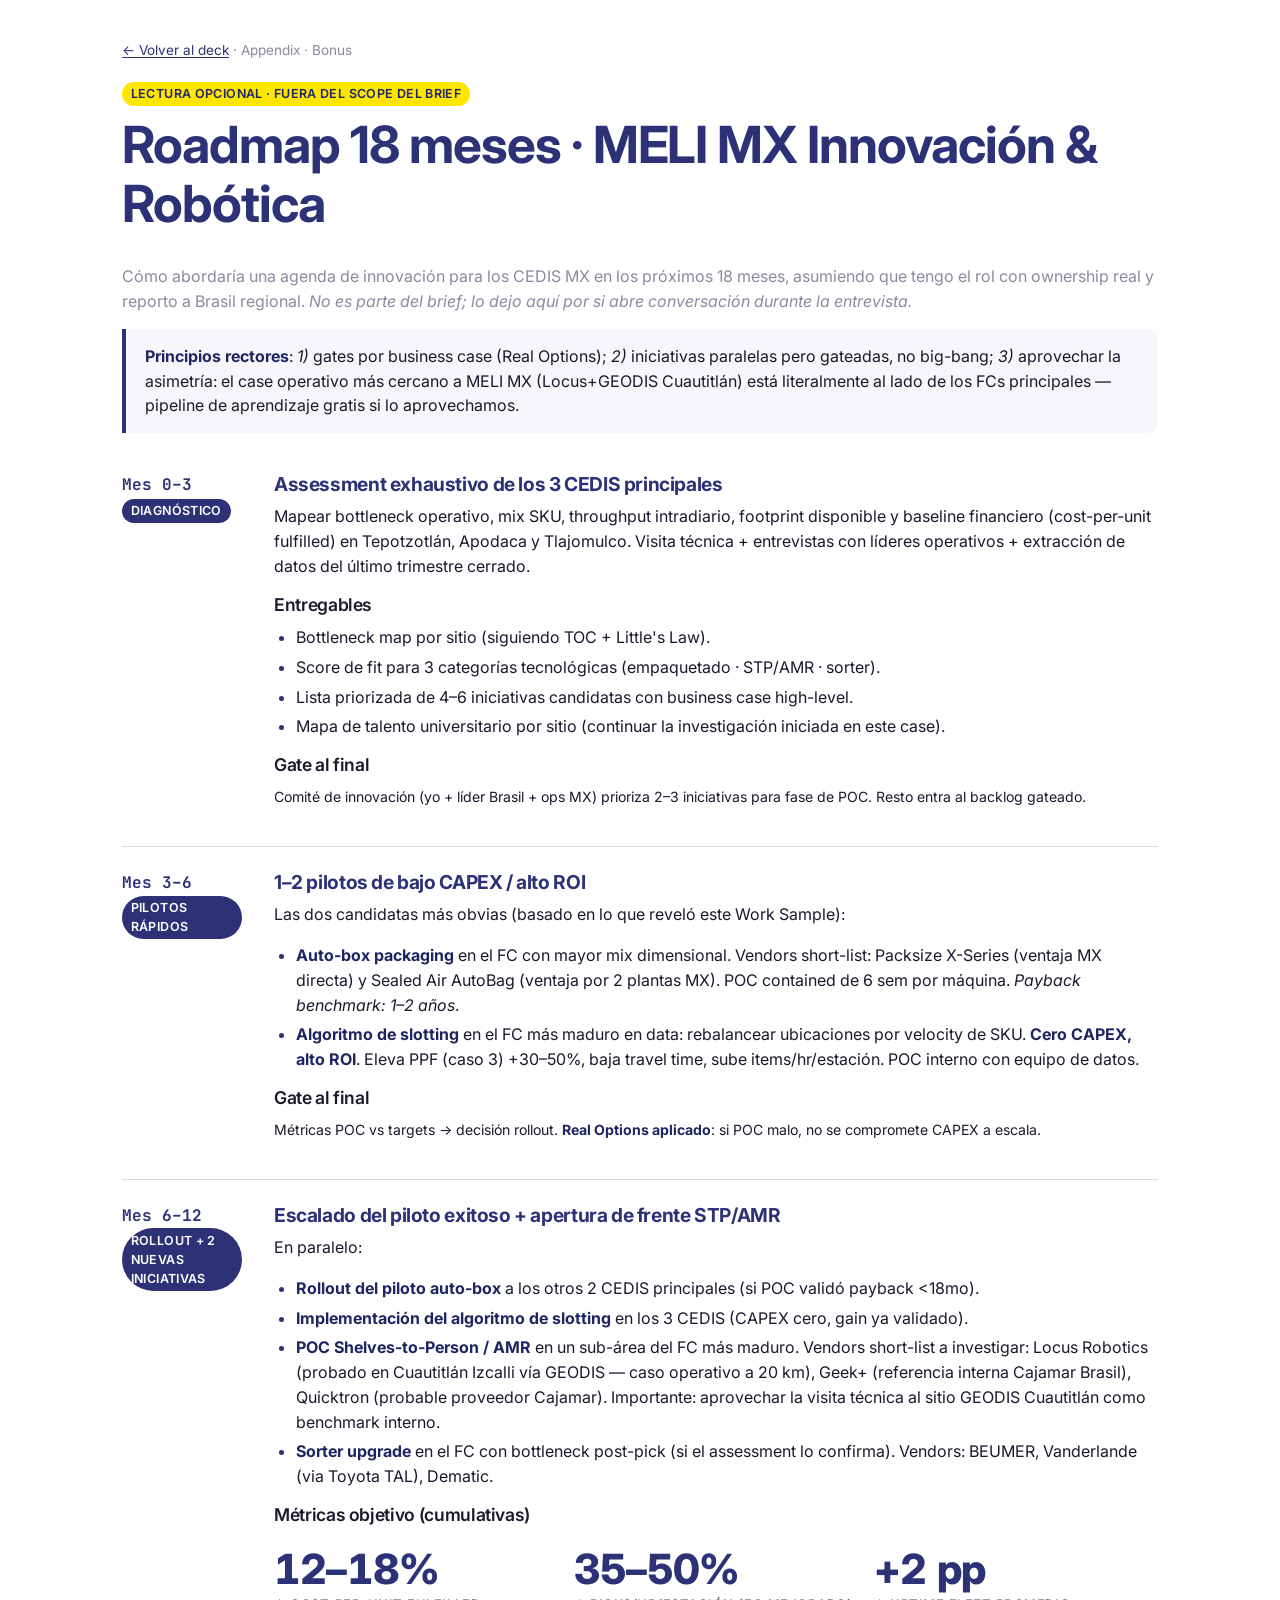
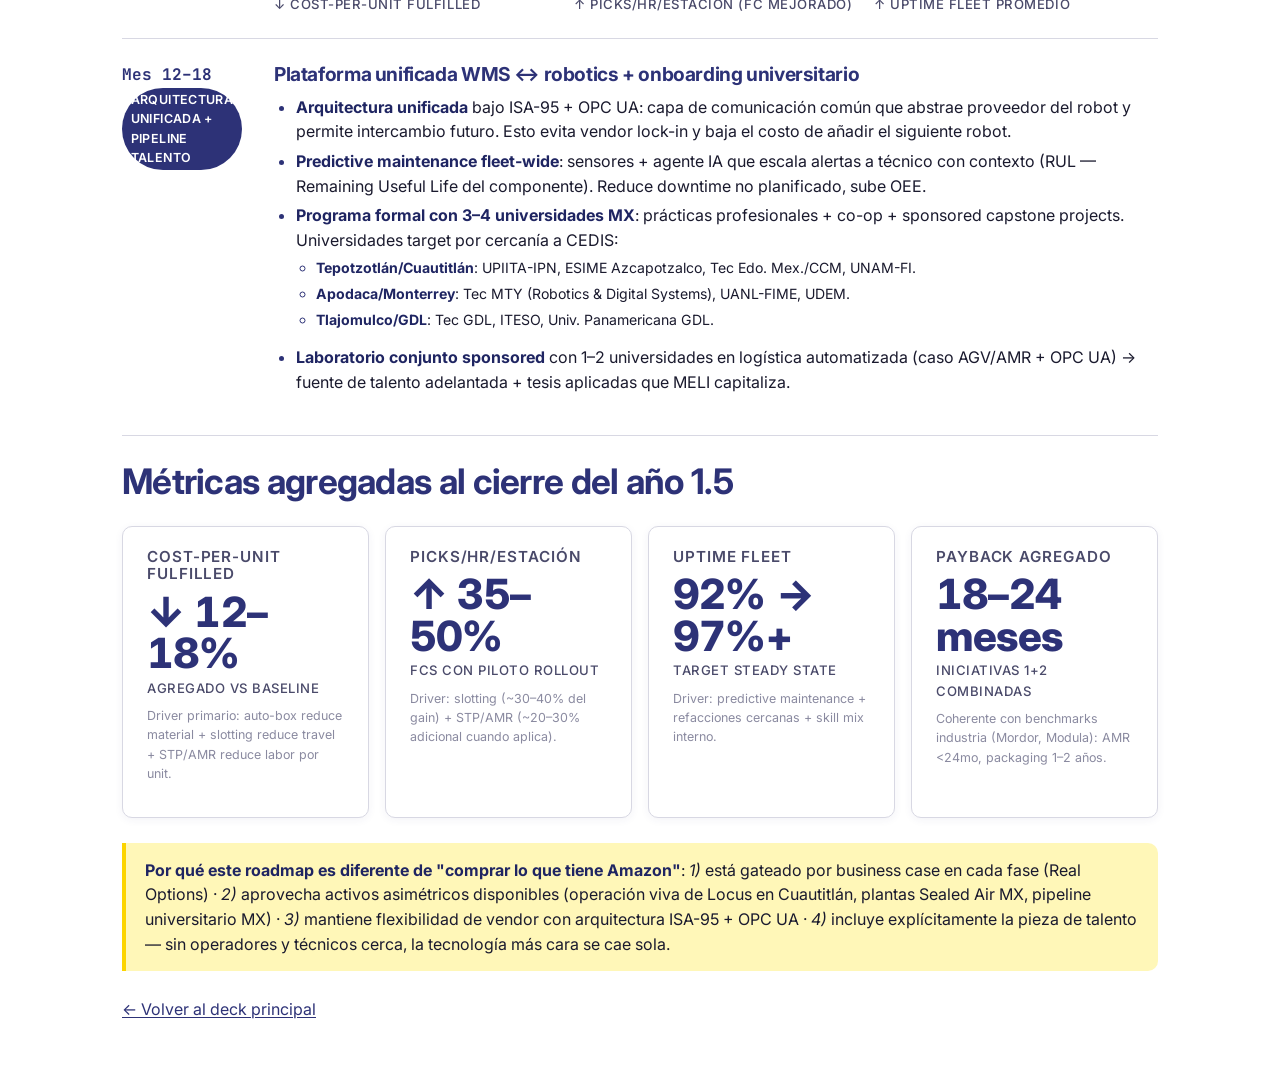
==== appendix/roadmap-18-meses.html @ eea7294e "Business Case MELI MX · Innovacion y Robotica · Work Sample" ====
<!DOCTYPE html>
<html lang="es">
<head>
  <meta charset="UTF-8">
  <meta name="viewport" content="width=device-width, initial-scale=1">
  <title>Bonus · Roadmap 18 meses MELI MX Innovación</title>
  <link rel="preconnect" href="https://fonts.googleapis.com">
  <link rel="preconnect" href="https://fonts.gstatic.com" crossorigin>
  <link href="https://fonts.googleapis.com/css2?family=Inter:wght@300;400;500;600;700;800&family=JetBrains+Mono:wght@400;500&display=swap" rel="stylesheet">
  <link rel="stylesheet" href="../css/meli-theme.css">
  <style>
    .app-shell { max-width: 1100px; margin: 0 auto; padding: 2.5rem var(--gutter); }
    .breadcrumb { font-size: 0.85rem; color: var(--color-text-muted); margin-bottom: 1.2rem; }
    .phase {
      display: grid; grid-template-columns: 120px 1fr; gap: 2rem;
      padding: 1.5rem 0; border-bottom: 1px solid var(--color-border);
    }
    .phase__period { font-family: var(--font-mono); font-weight: 700; color: var(--meli-blue); font-size: 1rem; }
    .phase__title { font-size: 1.2rem; color: var(--meli-blue); margin-bottom: 0.6rem; }
    .metric-grid { display: grid; grid-template-columns: repeat(auto-fit, minmax(180px, 1fr)); gap: 1rem; margin-top: 1.5rem; }
    @media (max-width: 700px) { .phase { grid-template-columns: 1fr; gap: 0.6rem; } }
  </style>
</head>
<body>
<div class="app-shell">
  <p class="breadcrumb"><a href="../index.html">← Volver al deck</a> · Appendix · Bonus</p>
  <span class="brand-tag brand-tag--yellow" style="margin-bottom:0.6rem;display:inline-block;">Lectura opcional · fuera del scope del brief</span>
  <h1>Roadmap 18 meses · MELI MX Innovación &amp; Robótica</h1>
  <p class="text-muted">Cómo abordaría una agenda de innovación para los CEDIS MX en los próximos 18 meses, asumiendo que tengo el rol con ownership real y reporto a Brasil regional. <em>No es parte del brief; lo dejo aquí por si abre conversación durante la entrevista.</em></p>

  <div class="callout">
    <strong>Principios rectores</strong>: <em>1)</em> gates por business case (Real Options); <em>2)</em> iniciativas paralelas pero gateadas, no big-bang; <em>3)</em> aprovechar la asimetría: el case operativo más cercano a MELI MX (Locus+GEODIS Cuautitlán) está literalmente al lado de los FCs principales — pipeline de aprendizaje gratis si lo aprovechamos.
  </div>

  <!-- Mes 0-3 -->
  <div class="phase">
    <div>
      <div class="phase__period">Mes 0–3</div>
      <span class="brand-tag">Diagnóstico</span>
    </div>
    <div>
      <h3 class="phase__title">Assessment exhaustivo de los 3 CEDIS principales</h3>
      <p>Mapear bottleneck operativo, mix SKU, throughput intradiario, footprint disponible y baseline financiero (cost-per-unit fulfilled) en Tepotzotlán, Apodaca y Tlajomulco. Visita técnica + entrevistas con líderes operativos + extracción de datos del último trimestre cerrado.</p>
      <h4>Entregables</h4>
      <ul>
        <li>Bottleneck map por sitio (siguiendo TOC + Little's Law).</li>
        <li>Score de fit para 3 categorías tecnológicas (empaquetado · STP/AMR · sorter).</li>
        <li>Lista priorizada de 4–6 iniciativas candidatas con business case high-level.</li>
        <li>Mapa de talento universitario por sitio (continuar la investigación iniciada en este case).</li>
      </ul>
      <h4>Gate al final</h4>
      <p class="text-sm">Comité de innovación (yo + líder Brasil + ops MX) prioriza 2–3 iniciativas para fase de POC. Resto entra al backlog gateado.</p>
    </div>
  </div>

  <!-- Mes 3-6 -->
  <div class="phase">
    <div>
      <div class="phase__period">Mes 3–6</div>
      <span class="brand-tag">Pilotos rápidos</span>
    </div>
    <div>
      <h3 class="phase__title">1–2 pilotos de bajo CAPEX / alto ROI</h3>
      <p>Las dos candidatas más obvias (basado en lo que reveló este Work Sample):</p>
      <ul>
        <li><strong>Auto-box packaging</strong> en el FC con mayor mix dimensional. Vendors short-list: Packsize X-Series (ventaja MX directa) y Sealed Air AutoBag (ventaja por 2 plantas MX). POC contained de 6 sem por máquina. <em>Payback benchmark: 1–2 años</em>.</li>
        <li><strong>Algoritmo de slotting</strong> en el FC más maduro en data: rebalancear ubicaciones por velocity de SKU. <strong>Cero CAPEX, alto ROI</strong>. Eleva PPF (caso 3) +30–50%, baja travel time, sube items/hr/estación. POC interno con equipo de datos.</li>
      </ul>
      <h4>Gate al final</h4>
      <p class="text-sm">Métricas POC vs targets → decisión rollout. <strong>Real Options aplicado</strong>: si POC malo, no se compromete CAPEX a escala.</p>
    </div>
  </div>

  <!-- Mes 6-12 -->
  <div class="phase">
    <div>
      <div class="phase__period">Mes 6–12</div>
      <span class="brand-tag">Rollout + 2 nuevas iniciativas</span>
    </div>
    <div>
      <h3 class="phase__title">Escalado del piloto exitoso + apertura de frente STP/AMR</h3>
      <p>En paralelo:</p>
      <ul>
        <li><strong>Rollout del piloto auto-box</strong> a los otros 2 CEDIS principales (si POC validó payback &lt;18mo).</li>
        <li><strong>Implementación del algoritmo de slotting</strong> en los 3 CEDIS (CAPEX cero, gain ya validado).</li>
        <li><strong>POC Shelves-to-Person / AMR</strong> en un sub-área del FC más maduro. Vendors short-list a investigar: Locus Robotics (probado en Cuautitlán Izcalli vía GEODIS — caso operativo a 20 km), Geek+ (referencia interna Cajamar Brasil), Quicktron (probable proveedor Cajamar). Importante: aprovechar la visita técnica al sitio GEODIS Cuautitlán como benchmark interno.</li>
        <li><strong>Sorter upgrade</strong> en el FC con bottleneck post-pick (si el assessment lo confirma). Vendors: BEUMER, Vanderlande (via Toyota TAL), Dematic.</li>
      </ul>
      <h4>Métricas objetivo (cumulativas)</h4>
      <div class="metric-grid">
        <div class="kpi"><span class="kpi__value">12–18%</span><span class="kpi__label">↓ cost-per-unit fulfilled</span></div>
        <div class="kpi"><span class="kpi__value">35–50%</span><span class="kpi__label">↑ picks/hr/estación (FC mejorado)</span></div>
        <div class="kpi"><span class="kpi__value">+2 pp</span><span class="kpi__label">↑ uptime fleet promedio</span></div>
      </div>
    </div>
  </div>

  <!-- Mes 12-18 -->
  <div class="phase">
    <div>
      <div class="phase__period">Mes 12–18</div>
      <span class="brand-tag">Arquitectura unificada + pipeline talento</span>
    </div>
    <div>
      <h3 class="phase__title">Plataforma unificada WMS ↔ robotics + onboarding universitario</h3>
      <ul>
        <li><strong>Arquitectura unificada</strong> bajo ISA-95 + OPC UA: capa de comunicación común que abstrae proveedor del robot y permite intercambio futuro. Esto evita vendor lock-in y baja el costo de añadir el siguiente robot.</li>
        <li><strong>Predictive maintenance fleet-wide</strong>: sensores + agente IA que escala alertas a técnico con contexto (RUL — Remaining Useful Life del componente). Reduce downtime no planificado, sube OEE.</li>
        <li><strong>Programa formal con 3–4 universidades MX</strong>: prácticas profesionales + co-op + sponsored capstone projects. Universidades target por cercanía a CEDIS:
          <ul class="text-sm">
            <li><strong>Tepotzotlán/Cuautitlán</strong>: UPIITA-IPN, ESIME Azcapotzalco, Tec Edo. Mex./CCM, UNAM-FI.</li>
            <li><strong>Apodaca/Monterrey</strong>: Tec MTY (Robotics &amp; Digital Systems), UANL-FIME, UDEM.</li>
            <li><strong>Tlajomulco/GDL</strong>: Tec GDL, ITESO, Univ. Panamericana GDL.</li>
          </ul>
        </li>
        <li><strong>Laboratorio conjunto sponsored</strong> con 1–2 universidades en logística automatizada (caso AGV/AMR + OPC UA) → fuente de talento adelantada + tesis aplicadas que MELI capitaliza.</li>
      </ul>
    </div>
  </div>

  <h2 class="mt-3">Métricas agregadas al cierre del año 1.5</h2>
  <div class="metric-grid">
    <div class="card">
      <h5>Cost-per-unit fulfilled</h5>
      <div class="kpi"><span class="kpi__value">↓ 12–18%</span><span class="kpi__label">agregado vs baseline</span></div>
      <p class="text-xs text-muted mt-1">Driver primario: auto-box reduce material + slotting reduce travel + STP/AMR reduce labor por unit.</p>
    </div>
    <div class="card">
      <h5>Picks/hr/estación</h5>
      <div class="kpi"><span class="kpi__value">↑ 35–50%</span><span class="kpi__label">FCs con piloto rollout</span></div>
      <p class="text-xs text-muted mt-1">Driver: slotting (~30–40% del gain) + STP/AMR (~20–30% adicional cuando aplica).</p>
    </div>
    <div class="card">
      <h5>Uptime fleet</h5>
      <div class="kpi"><span class="kpi__value">92% → 97%+</span><span class="kpi__label">target steady state</span></div>
      <p class="text-xs text-muted mt-1">Driver: predictive maintenance + refacciones cercanas + skill mix interno.</p>
    </div>
    <div class="card">
      <h5>Payback agregado</h5>
      <div class="kpi"><span class="kpi__value">18–24 meses</span><span class="kpi__label">iniciativas 1+2 combinadas</span></div>
      <p class="text-xs text-muted mt-1">Coherente con benchmarks industria (Mordor, Modula): AMR &lt;24mo, packaging 1–2 años.</p>
    </div>
  </div>

  <div class="callout callout--yellow mt-3">
    <strong>Por qué este roadmap es diferente de "comprar lo que tiene Amazon"</strong>:
    <em>1)</em> está gateado por business case en cada fase (Real Options) ·
    <em>2)</em> aprovecha activos asimétricos disponibles (operación viva de Locus en Cuautitlán, plantas Sealed Air MX, pipeline universitario MX) ·
    <em>3)</em> mantiene flexibilidad de vendor con arquitectura ISA-95 + OPC UA ·
    <em>4)</em> incluye explícitamente la pieza de talento — sin operadores y técnicos cerca, la tecnología más cara se cae sola.
  </div>

  <p class="text-muted mt-3"><a href="../index.html">← Volver al deck principal</a></p>
</div>
</body>
</html>
---- css/meli-theme.css ----
/* =====================================================================
   MELI THEME · Business Case Innovación y Robótica
   Colores institucionales · tipografía · base
   ===================================================================== */

:root {
  /* Brand */
  --meli-yellow: #FFE600;
  --meli-yellow-soft: #FFF7B8;
  --meli-yellow-dark: #FCD400;
  --meli-blue: #2D3277;
  --meli-blue-dark: #1F2562;
  --meli-blue-soft: #E8E9F2;

  /* Neutrals */
  --color-text: #1A1A2E;
  --color-text-soft: #4A4A6A;
  --color-text-muted: #8A8AA0;
  --color-bg: #FFFFFF;
  --color-bg-soft: #F7F7FB;
  --color-bg-muted: #EFEFF5;
  --color-border: #D8D8E3;

  /* Status */
  --color-success: #00A650;
  --color-warning: #FFB400;
  --color-danger: #E63946;
  --color-info: #3483FA;

  /* Layout */
  --max-width: 1200px;
  --gutter: 2rem;
  --radius: 10px;
  --radius-sm: 6px;
  --shadow-sm: 0 2px 8px rgba(45, 50, 119, 0.06);
  --shadow-md: 0 6px 24px rgba(45, 50, 119, 0.10);
  --shadow-lg: 0 14px 40px rgba(45, 50, 119, 0.14);

  /* Type */
  --font-sans: 'Inter', -apple-system, BlinkMacSystemFont, 'Segoe UI', Roboto, sans-serif;
  --font-mono: 'JetBrains Mono', 'Fira Code', Menlo, Monaco, Consolas, monospace;
}

* {
  box-sizing: border-box;
}

html {
  font-size: 16px;
  scroll-behavior: smooth;
  -webkit-font-smoothing: antialiased;
  -moz-osx-font-smoothing: grayscale;
}

body {
  margin: 0;
  padding: 0;
  font-family: var(--font-sans);
  font-weight: 400;
  color: var(--color-text);
  background: var(--color-bg);
  line-height: 1.55;
}

/* Typography */
h1, h2, h3, h4, h5, h6 {
  font-family: var(--font-sans);
  font-weight: 700;
  color: var(--meli-blue);
  margin: 0 0 0.6em 0;
  letter-spacing: -0.02em;
  line-height: 1.15;
}

h1 { font-size: clamp(2rem, 4vw, 3.2rem); }
h2 { font-size: clamp(1.5rem, 3vw, 2.2rem); }
h3 { font-size: clamp(1.2rem, 2vw, 1.55rem); color: var(--color-text); }
h4 { font-size: 1.1rem; color: var(--color-text); font-weight: 600; }
h5 { font-size: 0.95rem; color: var(--color-text-soft); text-transform: uppercase; letter-spacing: 0.06em; font-weight: 600; }

p {
  margin: 0 0 1em 0;
}

a {
  color: var(--meli-blue);
  text-decoration: underline;
  text-decoration-thickness: 1px;
  text-underline-offset: 2px;
  transition: color 0.15s ease;
}
a:hover {
  color: var(--meli-blue-dark);
  text-decoration-thickness: 2px;
}

code, pre, kbd {
  font-family: var(--font-mono);
  font-size: 0.9em;
}

code {
  background: var(--color-bg-muted);
  padding: 0.12em 0.36em;
  border-radius: 4px;
  color: var(--meli-blue-dark);
}

pre {
  background: var(--meli-blue);
  color: #F0F0FF;
  padding: 1.1rem 1.3rem;
  border-radius: var(--radius);
  overflow-x: auto;
  font-size: 0.85rem;
  line-height: 1.55;
  box-shadow: var(--shadow-sm);
}
pre code {
  background: transparent;
  color: inherit;
  padding: 0;
}

ul, ol {
  margin: 0 0 1em 0;
  padding-left: 1.4em;
}
li {
  margin: 0.3em 0;
}
li::marker {
  color: var(--meli-blue);
}

strong {
  font-weight: 700;
  color: var(--meli-blue-dark);
}

/* Brand accents */
.brand-yellow-bar {
  display: inline-block;
  background: var(--meli-yellow);
  padding: 0.1em 0.45em;
  border-radius: 3px;
  font-weight: 600;
  color: var(--meli-blue-dark);
}

.brand-tag {
  display: inline-block;
  background: var(--meli-blue);
  color: #FFFFFF;
  padding: 0.18em 0.7em;
  border-radius: 999px;
  font-size: 0.78rem;
  font-weight: 600;
  letter-spacing: 0.03em;
  text-transform: uppercase;
}

.brand-tag--yellow {
  background: var(--meli-yellow);
  color: var(--meli-blue-dark);
}

.brand-tag--ghost {
  background: transparent;
  color: var(--meli-blue);
  border: 1.5px solid var(--meli-blue);
}

/* Cards */
.card {
  background: var(--color-bg);
  border: 1px solid var(--color-border);
  border-radius: var(--radius);
  padding: 1.3rem 1.5rem;
  box-shadow: var(--shadow-sm);
}

.card--soft {
  background: var(--color-bg-soft);
  border: 1px solid var(--color-bg-muted);
  box-shadow: none;
}

.card--accent {
  background: linear-gradient(135deg, var(--meli-yellow-soft) 0%, #FFFFFF 100%);
  border: 1px solid var(--meli-yellow-dark);
}

.card--blue {
  background: linear-gradient(135deg, var(--meli-blue) 0%, var(--meli-blue-dark) 100%);
  color: #FFFFFF;
  border: none;
}
.card--blue h1, .card--blue h2, .card--blue h3 { color: var(--meli-yellow); }
.card--blue strong { color: var(--meli-yellow); }
.card--blue a { color: var(--meli-yellow); }

/* Tables */
table {
  width: 100%;
  border-collapse: collapse;
  margin: 1em 0;
  font-size: 0.92rem;
  background: var(--color-bg);
  border-radius: var(--radius);
  overflow: hidden;
  box-shadow: var(--shadow-sm);
}
th, td {
  padding: 0.6em 0.85em;
  text-align: left;
  border-bottom: 1px solid var(--color-border);
}
th {
  background: var(--meli-blue);
  color: #FFFFFF;
  font-weight: 600;
  font-size: 0.85rem;
  letter-spacing: 0.02em;
}
tr:last-child td { border-bottom: none; }
tr:nth-child(even) td { background: var(--color-bg-soft); }

/* KPI / big numbers */
.kpi {
  display: flex;
  flex-direction: column;
  gap: 0.18em;
}
.kpi__value {
  font-size: clamp(1.6rem, 3.4vw, 2.6rem);
  font-weight: 800;
  color: var(--meli-blue);
  font-variant-numeric: tabular-nums;
  letter-spacing: -0.02em;
  line-height: 1;
}
.kpi__label {
  font-size: 0.82rem;
  font-weight: 500;
  color: var(--color-text-soft);
  text-transform: uppercase;
  letter-spacing: 0.04em;
}
.kpi__delta {
  font-size: 0.85rem;
  font-weight: 600;
}
.kpi__delta--up { color: var(--color-success); }
.kpi__delta--down { color: var(--color-danger); }

/* Callouts */
.callout {
  border-left: 4px solid var(--meli-blue);
  background: var(--color-bg-soft);
  padding: 0.9em 1.2em;
  border-radius: 0 var(--radius) var(--radius) 0;
  margin: 1em 0;
}
.callout--yellow {
  border-left-color: var(--meli-yellow-dark);
  background: var(--meli-yellow-soft);
}
.callout--success { border-left-color: var(--color-success); }
.callout--warning { border-left-color: var(--color-warning); }
.callout--danger { border-left-color: var(--color-danger); }

/* Utilities */
.text-center { text-align: center; }
.text-right { text-align: right; }
.text-muted { color: var(--color-text-muted); }
.text-soft { color: var(--color-text-soft); }
.text-mono { font-family: var(--font-mono); }
.text-sm { font-size: 0.88rem; }
.text-xs { font-size: 0.78rem; }

.mt-0 { margin-top: 0; }
.mb-0 { margin-bottom: 0; }
.mt-1 { margin-top: 0.5rem; }
.mb-1 { margin-bottom: 0.5rem; }
.mt-2 { margin-top: 1rem; }
.mb-2 { margin-bottom: 1rem; }
.mt-3 { margin-top: 1.6rem; }
.mb-3 { margin-bottom: 1.6rem; }

.grid {
  display: grid;
  gap: 1.2rem;
}
.grid--2 { grid-template-columns: repeat(2, 1fr); }
.grid--3 { grid-template-columns: repeat(3, 1fr); }
.grid--4 { grid-template-columns: repeat(4, 1fr); }

@media (max-width: 800px) {
  .grid--2, .grid--3, .grid--4 { grid-template-columns: 1fr; }
}

.flex { display: flex; gap: 1rem; align-items: center; }
.flex--col { flex-direction: column; align-items: stretch; }
.flex--between { justify-content: space-between; }
.flex--wrap { flex-wrap: wrap; }

/* Forms / inputs (for widgets) */
input[type="range"] {
  -webkit-appearance: none;
  appearance: none;
  width: 100%;
  height: 6px;
  background: var(--color-bg-muted);
  border-radius: 999px;
  outline: none;
}
input[type="range"]::-webkit-slider-thumb {
  -webkit-appearance: none;
  appearance: none;
  width: 22px;
  height: 22px;
  border-radius: 50%;
  background: var(--meli-yellow);
  border: 2px solid var(--meli-blue);
  cursor: pointer;
  box-shadow: var(--shadow-sm);
  transition: transform 0.1s ease;
}
input[type="range"]::-webkit-slider-thumb:hover { transform: scale(1.12); }
input[type="range"]::-moz-range-thumb {
  width: 22px;
  height: 22px;
  border-radius: 50%;
  background: var(--meli-yellow);
  border: 2px solid var(--meli-blue);
  cursor: pointer;
}

input[type="number"], select {
  font-family: var(--font-sans);
  font-size: 0.95rem;
  padding: 0.45em 0.7em;
  border: 1.5px solid var(--color-border);
  border-radius: var(--radius-sm);
  background: var(--color-bg);
  color: var(--color-text);
  outline: none;
  transition: border-color 0.15s ease;
}
input[type="number"]:focus, select:focus {
  border-color: var(--meli-blue);
}

button {
  font-family: var(--font-sans);
  font-size: 0.92rem;
  font-weight: 600;
  padding: 0.55em 1.2em;
  border: none;
  border-radius: var(--radius-sm);
  cursor: pointer;
  transition: all 0.15s ease;
}
.btn-primary {
  background: var(--meli-yellow);
  color: var(--meli-blue-dark);
}
.btn-primary:hover {
  background: var(--meli-yellow-dark);
  transform: translateY(-1px);
  box-shadow: var(--shadow-sm);
}
.btn-secondary {
  background: var(--meli-blue);
  color: #FFFFFF;
}
.btn-secondary:hover {
  background: var(--meli-blue-dark);
}
.btn-ghost {
  background: transparent;
  color: var(--meli-blue);
  border: 1.5px solid var(--meli-blue);
}

/* Widget container */
.widget {
  background: var(--color-bg-soft);
  border: 1px solid var(--color-border);
  border-radius: var(--radius);
  padding: 1.3rem 1.5rem;
  margin: 1.2rem 0;
}
.widget__header {
  display: flex;
  justify-content: space-between;
  align-items: baseline;
  margin-bottom: 0.8rem;
  padding-bottom: 0.6rem;
  border-bottom: 1px solid var(--color-border);
}
.widget__title {
  font-size: 1.05rem;
  font-weight: 700;
  color: var(--meli-blue);
  margin: 0;
}
.widget__hint {
  font-size: 0.78rem;
  color: var(--color-text-muted);
  font-style: italic;
}
.widget__controls {
  display: grid;
  grid-template-columns: repeat(auto-fit, minmax(180px, 1fr));
  gap: 0.9rem;
  margin-bottom: 1rem;
}
.widget__control label {
  display: block;
  font-size: 0.82rem;
  font-weight: 600;
  color: var(--color-text-soft);
  margin-bottom: 0.3em;
}
.widget__control .value-display {
  font-family: var(--font-mono);
  font-size: 0.85rem;
  color: var(--meli-blue);
  font-weight: 600;
}
.widget__output {
  display: grid;
  grid-template-columns: repeat(auto-fit, minmax(140px, 1fr));
  gap: 1rem;
  padding: 1rem 0;
  background: var(--color-bg);
  border-radius: var(--radius);
  padding: 1rem 1.2rem;
  margin-top: 0.6rem;
}
.widget__chart {
  width: 100%;
  min-height: 320px;
  margin-top: 0.8rem;
}
.widget__loading {
  padding: 1.5rem;
  text-align: center;
  color: var(--color-text-muted);
  font-style: italic;
}
.widget__loading::after {
  content: '⏳';
  margin-left: 0.4em;
}
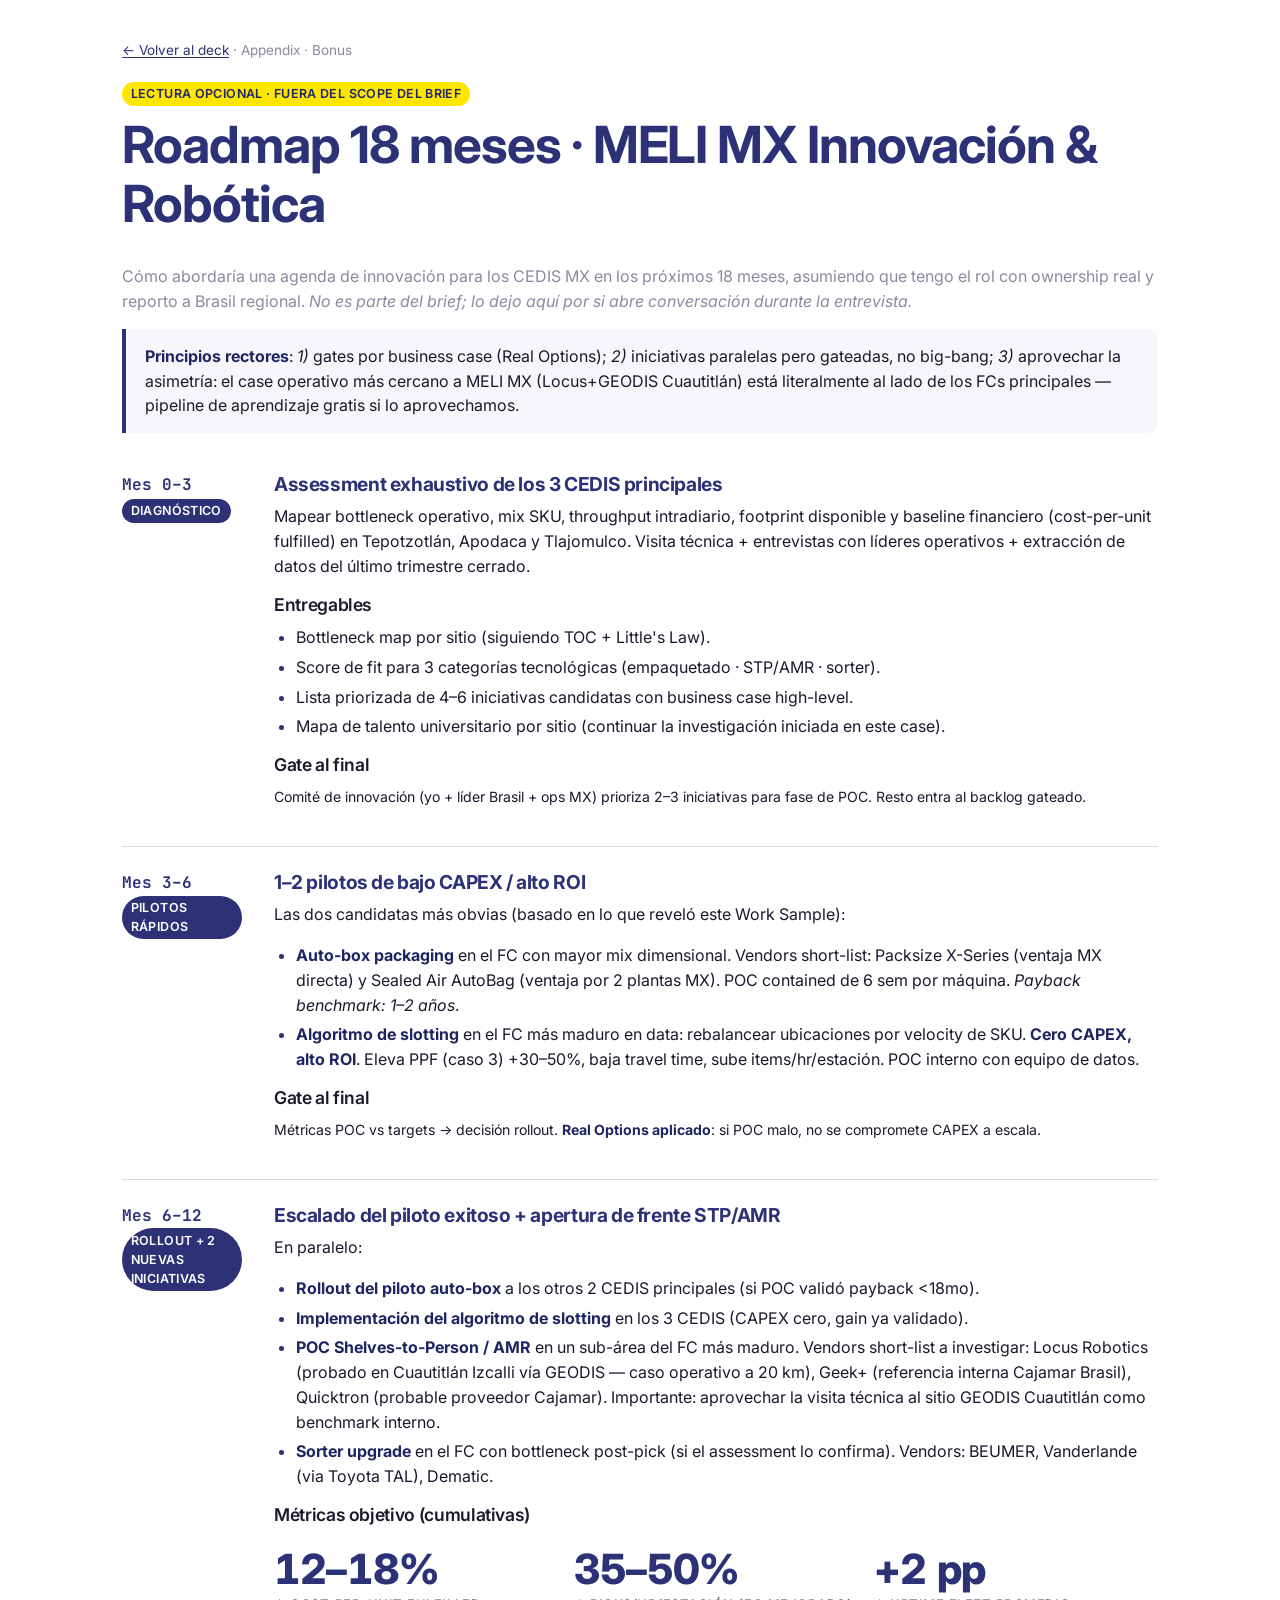
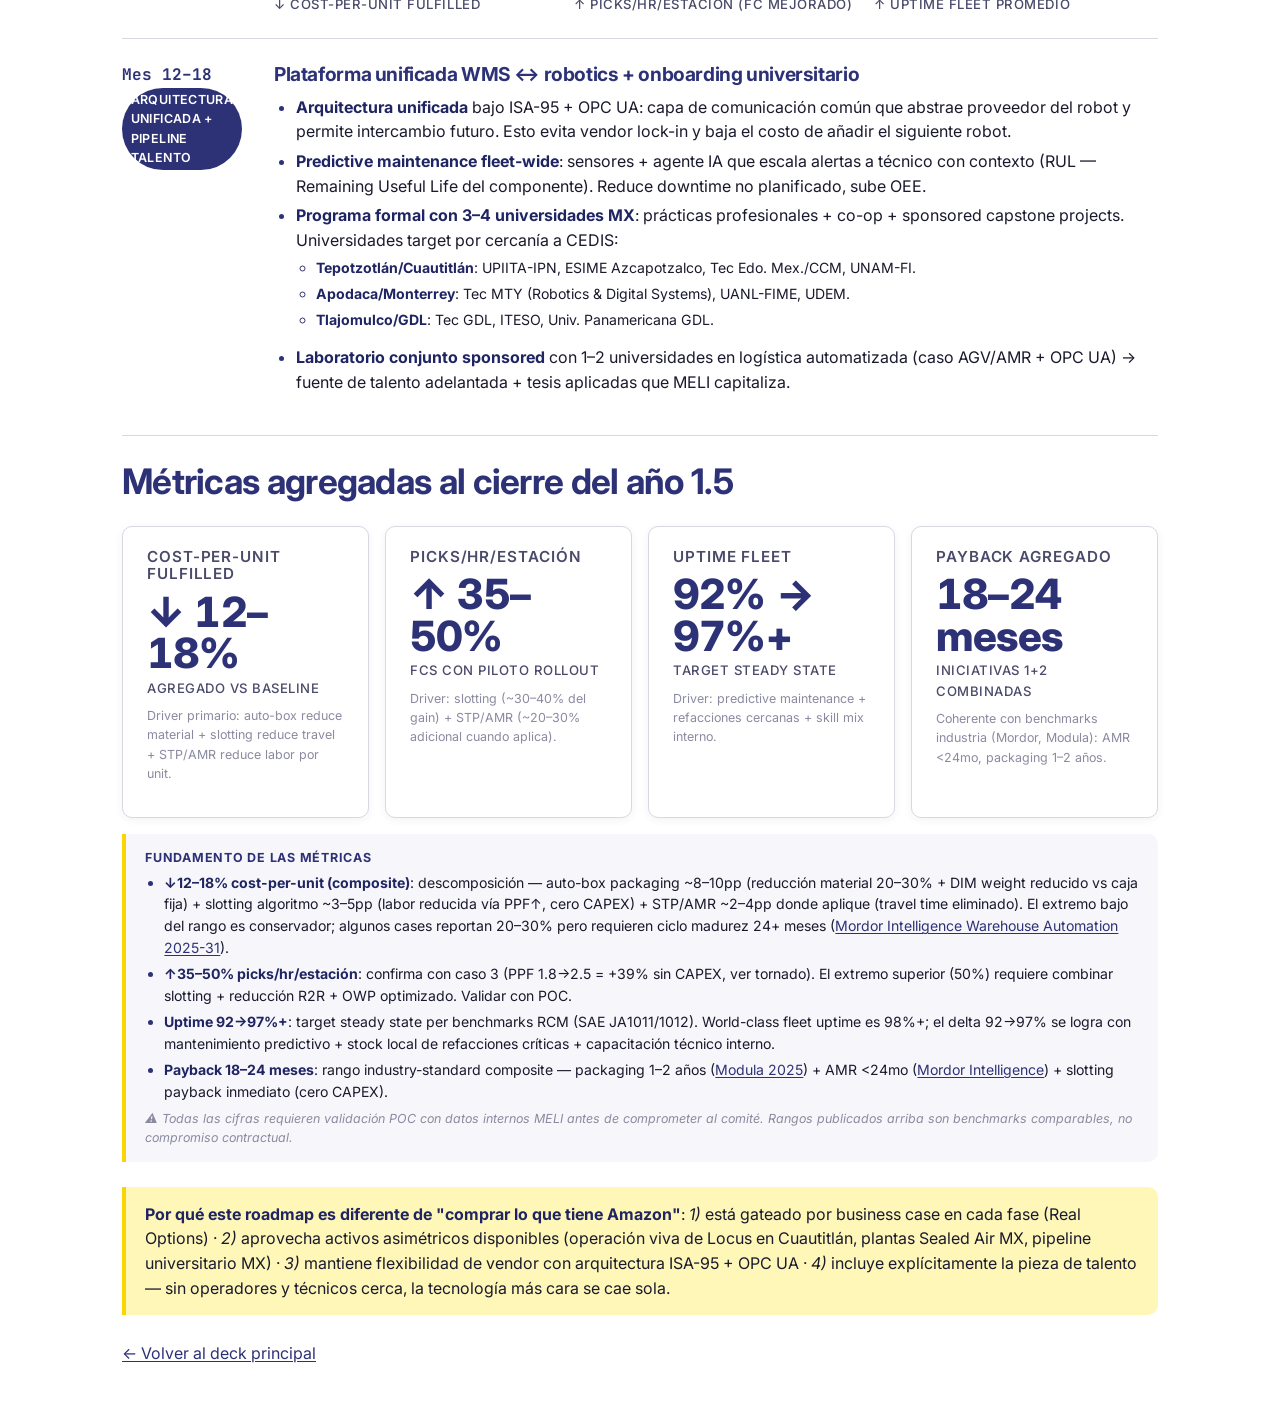
==== commit 90d0925d: "Iter4: rúbrica AHP inline + appendix; callouts Fundamento; citas PMI/MHI/PERT; breakdown 12-18% cost" ====
--- a/appendix/roadmap-18-meses.html
+++ b/appendix/roadmap-18-meses.html
@@ -142,6 +142,18 @@
     </div>
   </div>
 
+  <!-- ===== FUNDAMENTO de las métricas agregadas ===== -->
+  <div class="callout" style="border-left-color:var(--meli-yellow-dark);background:var(--color-bg-soft);margin-top:1rem;">
+    <p style="margin:0 0 0.3em 0;font-size:0.78rem;font-weight:700;color:var(--meli-blue);letter-spacing:0.06em;text-transform:uppercase;">Fundamento de las métricas</p>
+    <ul class="text-sm" style="margin:0;padding-left:1.2rem;">
+      <li><strong>↓12–18% cost-per-unit (composite)</strong>: descomposición — auto-box packaging ~8–10pp (reducción material 20–30% + DIM weight reducido vs caja fija) + slotting algoritmo ~3–5pp (labor reducida vía PPF↑, cero CAPEX) + STP/AMR ~2–4pp donde aplique (travel time eliminado). El extremo bajo del rango es conservador; algunos cases reportan 20–30% pero requieren ciclo madurez 24+ meses (<a href="https://www.mordorintelligence.com/industry-reports/warehouse-automation-market" target="_blank">Mordor Intelligence Warehouse Automation 2025-31</a>).</li>
+      <li><strong>↑35–50% picks/hr/estación</strong>: confirma con caso 3 (PPF 1.8→2.5 = +39% sin CAPEX, ver tornado). El extremo superior (50%) requiere combinar slotting + reducción R2R + OWP optimizado. Validar con POC.</li>
+      <li><strong>Uptime 92→97%+</strong>: target steady state per benchmarks RCM (SAE JA1011/1012). World-class fleet uptime es 98%+; el delta 92→97% se logra con mantenimiento predictivo + stock local de refacciones críticas + capacitación técnico interno.</li>
+      <li><strong>Payback 18–24 meses</strong>: rango industry-standard composite — packaging 1–2 años (<a href="https://modula.us/blog/automated-warehouse-systems-improve-space-labor-roi/" target="_blank">Modula 2025</a>) + AMR &lt;24mo (<a href="https://www.mordorintelligence.com/industry-reports/warehouse-automation-market" target="_blank">Mordor Intelligence</a>) + slotting payback inmediato (cero CAPEX).</li>
+    </ul>
+    <p class="text-xs text-muted" style="margin:0.5em 0 0 0;font-style:italic;">⚠ Todas las cifras requieren validación POC con datos internos MELI antes de comprometer al comité. Rangos publicados arriba son <em>benchmarks comparables</em>, no compromiso contractual.</p>
+  </div>
+
   <div class="callout callout--yellow mt-3">
     <strong>Por qué este roadmap es diferente de "comprar lo que tiene Amazon"</strong>:
     <em>1)</em> está gateado por business case en cada fase (Real Options) ·
